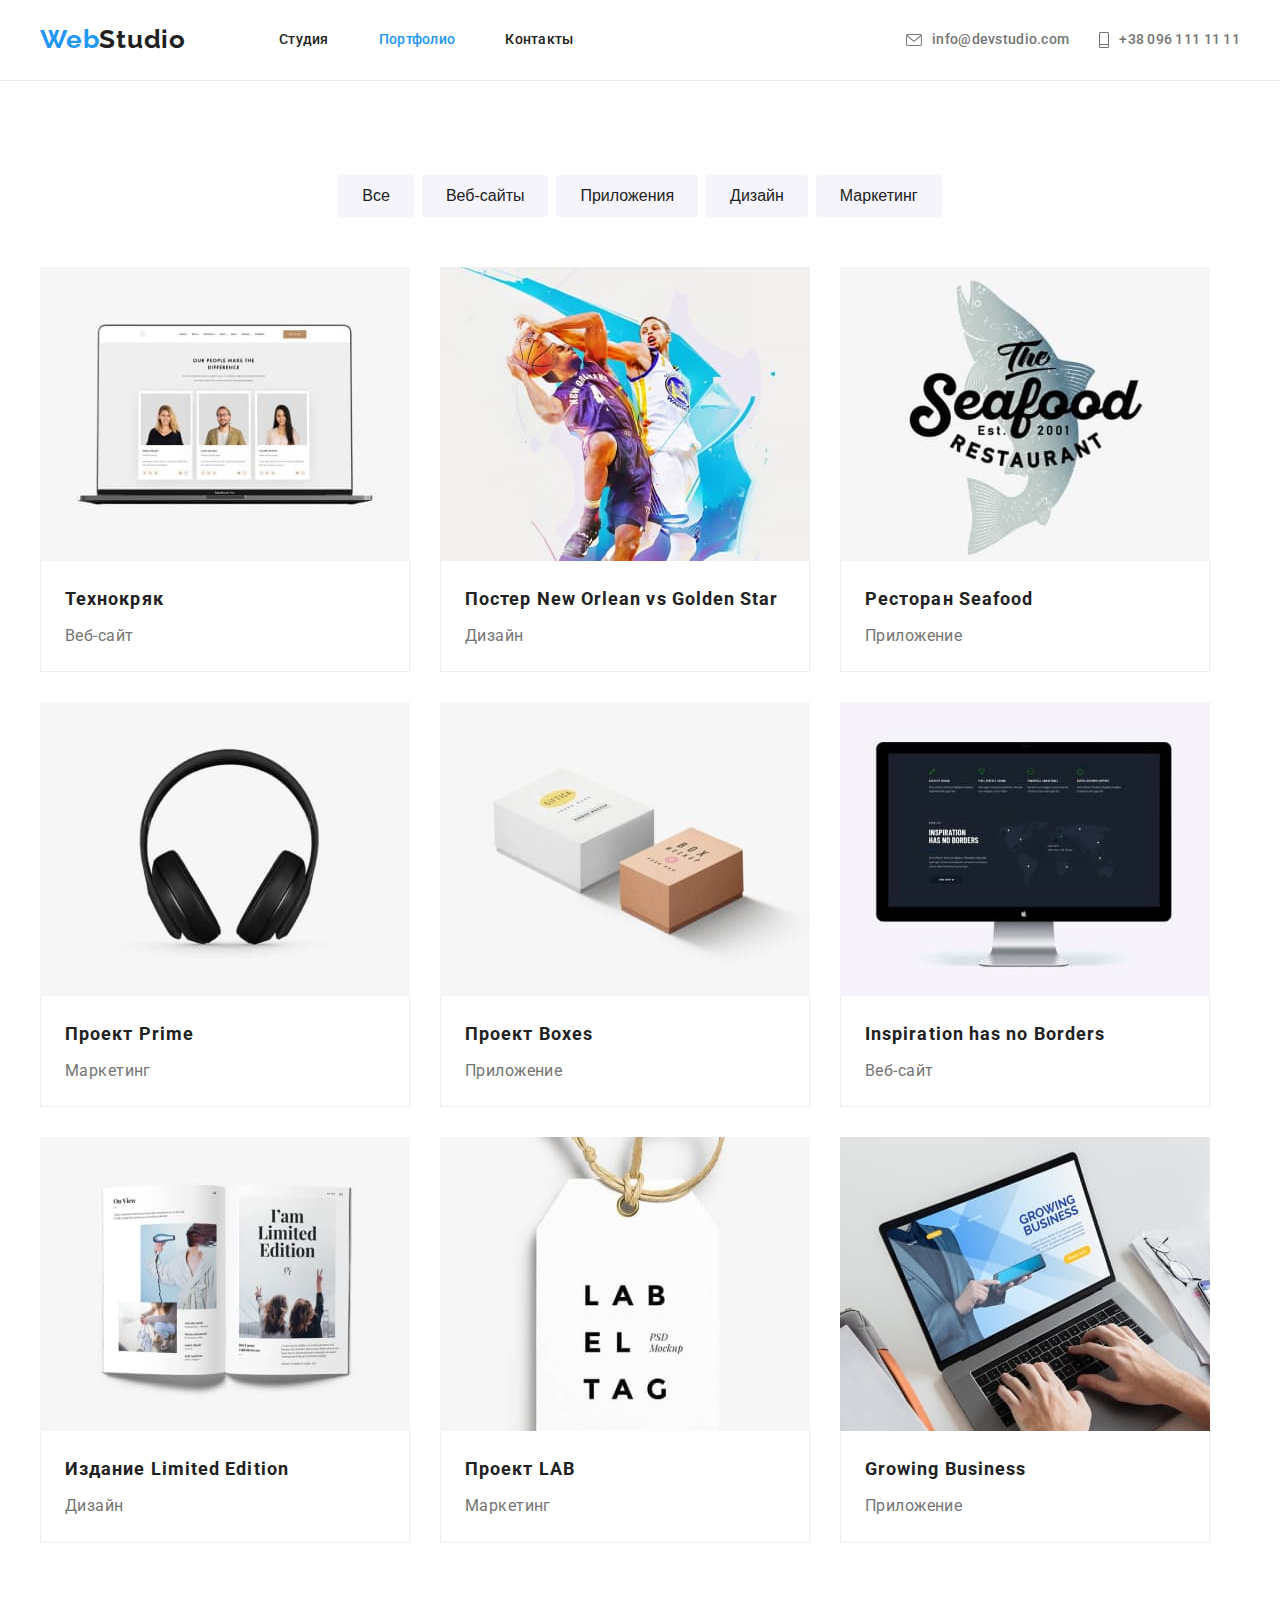
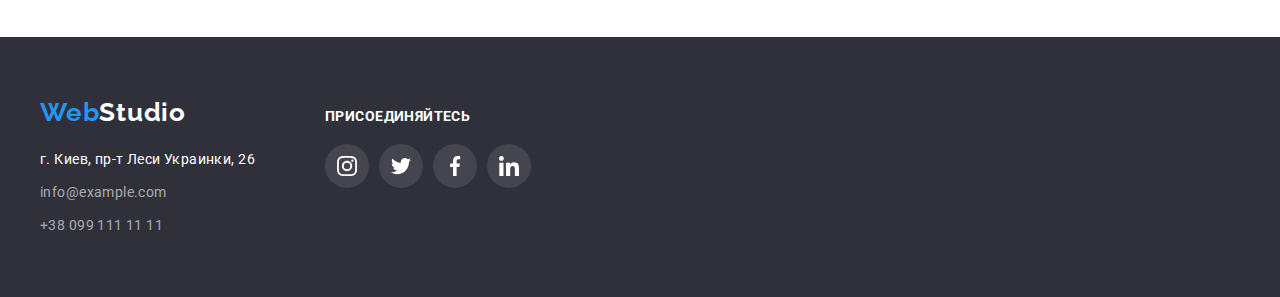
==== portfolio.html @ b10f9ffb "переносить все з попередньої дз" ====
<!DOCTYPE html>
<html lang="ru">

<head>
    <meta charset="UTF-8">
    <meta http-equiv="X-UA-Compatible" content="IE=edge">
    <meta name="viewport" content="width=device-width, initial-scale=1.0">
    <title>Webstudio</title>
    <link rel="preconnect" href="https://fonts.googleapis.com">
    <link rel="preconnect" href="https://fonts.gstatic.com" crossorigin>
    <link href="https://fonts.googleapis.com/css2?family=Raleway:wght@700&family=Roboto:wght@400;500;700;900&display=swap"
        rel="stylesheet">
    <link rel="stylesheet" href="https://cdnjs.cloudflare.com/ajax/libs/modern-normalize/1.1.0/modern-normalize.min.css"
        integrity="sha512-wpPYUAdjBVSE4KJnH1VR1HeZfpl1ub8YT/NKx4PuQ5NmX2tKuGu6U/JRp5y+Y8XG2tV+wKQpNHVUX03MfMFn9Q=="
        crossorigin="anonymous" referrerpolicy="no-referrer" />
    <link rel="stylesheet" href="./css/styles.css">
</head>

<body>
    <!--header-->
    <header>
        <div class="container header">
            <nav class="nav">
                <a href="/" class="logo"><span class="web">Web</span>Studio</a>
                <ul class="nav-list">
                    <li class="nav-list-item"><a href="./index.html" class="nav-list-link">Студия</a></li>
                    <li class="nav-list-item"><a href="./portfolio.html" class="nav-list-link current">Портфолио</a></li>
                    <li class="nav-list-item"><a href="" class="nav-list-link">Контакты</a></li>
                </ul>
            </nav>
            <ul class="auth-nav">
             <li class="auth-nav-item"><a href="mailto:info@devstudio.com" class="auth-nav-link mail">
                 <svg class="envelope" width="16px" height="12px" >
                     <use href="./images/icons.svg#icon-envelope"></use>
                 </svg>
                 info@devstudio.com</a>
             </li>
             <li class="auth-nav-item"><a href="tel:+380961111111" class="auth-nav-link">
                 <svg class="tel" width="10px" height="16px">
                     <use href="./images/icons.svg#icon-tel"></use>
                 </svg>
                 +38 096 111 11 11</a>
             </li>
            </ul>
        </div>
    </header>
    <!--main-->
    <main>
      <section class="portfolio section">
          <div class="container">
            <h1 class="portfolio-title visually-hidden">Портфолио</h1>
            <!--Фильтр-->            
                <ul class="filtr">
                    <li class="item"><button type="button" class="filtr-item">Все</button></li>
                    <li class="item"><button type="button" class="filtr-item">Веб-сайты</button></li>
                    <li class="item"><button type="button" class="filtr-item">Приложения</button></li>
                    <li class="item"><button type="button" class="filtr-item">Дизайн</button></li>
                    <li class="item"><button type="button" class="filtr-item">Маркетинг</button></li>
                </ul>
            <!--Портфолио список-->
            <ul class="portfolio-list">
                <li class="portfolio-list-item">
                    <a href="" class="portfolio-list-link">
                        <img src="./images/1.tehno.jpg" alt="монитор ноутбука" width="370" height="294">
                        <div class="card-text">
                         <h2 class="portfolio-item-title">Технокряк</h2>
                         <p class="portfolio-item-text">Веб-сайт</p>
                        </div>
                    </a>
                </li>
                <li class="portfolio-list-item">
                    <a href="" class="portfolio-list-link">
                        <img src="./images/2.poster.jpg" alt="два баскетболиста" width="370" height="294">
                        <div class="card-text">
                         <h2 class="portfolio-item-title">Постер New Orlean vs Golden Star</h2>
                         <p class="portfolio-item-text">Дизайн</p>
                        </div>
                    </a>
                </li>
                <li class="portfolio-list-item">
                    <a href="" class="portfolio-list-link">
                        <img src="./images/3.restoran.jpg" alt="лого ресторана Seafood" width="370" height="294">
                        <div class="card-text">
                         <h2 class="portfolio-item-title">Ресторан Seafood</h2>
                         <p class="portfolio-item-text">Приложение</p>
                        </div>
                    </a>
                </li>
                <li class="portfolio-list-item">
                    <a href="" class="portfolio-list-link">
                        <img src="./images/4.proect-prime.jpg" alt="наушники" width="370" height="294">
                        <div class="card-text">
                         <h2 class="portfolio-item-title">Проект Prime</h2>
                         <p class="portfolio-item-text">Маркетинг</p>
                        </div>
                    </a>
                </li>
                <li class="portfolio-list-item">
                    <a href="" class="portfolio-list-link">
                        <img src="./images/5.proect-boxes.jpg" alt="две коробки" width="370" height="294">
                        <div class="card-text">
                         <h2 class="portfolio-item-title">Проект Boxes</h2>
                         <p class="portfolio-item-text">Приложение</p>
                        </div>
                    </a>
                </li>
                <li class="portfolio-list-item">
                    <a href="" class="portfolio-list-link">
                        <img src="./images/6.inspiration.jpg" alt="монитор" width="370" height="294">
                        <div class="card-text">
                         <h2 class="portfolio-item-title">Inspiration has no Borders</h2>
                         <p class="portfolio-item-text">Веб-сайт</p>
                        </div>
                    </a>
                </li>
                <li class="portfolio-list-item">
                    <a href="" class="portfolio-list-link">
                        <img src="./images/7.izdanie.jpg" alt="раскрытая книга" width="370" height="294">
                        <div class="card-text">
                         <h2 class="portfolio-item-title">Издание Limited Edition</h2>
                         <p class="portfolio-item-text">Дизайн</p>
                        </div>
                    </a>
                </li>
                <li class="portfolio-list-item">
                    <a href="" class="portfolio-list-link">
                        <img src="./images/8.proect-lab.jpg" alt="ярлык" width="370" height="294">
                        <div class="card-text">
                         <h2 class="portfolio-item-title">Проект LAB</h2>
                         <p class="portfolio-item-text">Маркетинг</p>
                        </div>
                    </a>
                </li>
                <li class="portfolio-list-item">
                    <a href="" class="portfolio-list-link">
                        <img src="./images/9.growing-business.jpg" alt="печатают на ноутбуке" width="370" height="294">
                        <div class="card-text">
                         <h2 class="portfolio-item-title">Growing Business</h2>
                         <p class="portfolio-item-text">Приложение</p>
                        </div>
                    </a>
                </li>
            </ul>
          </div>
      </section>
    </main>
    <!--footer-->
<footer class="footer">
    <div class="container">
         <div class="footer-address">
             <a href="/" class="logo-footer"><span class="web">Web</span>Studio</a>
             <address>
                 <ul class="address">
                     <li class="item place">г. Киев, пр-т Леси Украинки, 26</li>
                     <li class="item mail"><a href="mailto:info@example.com" class="auth">info@example.com</a></li>
                     <li class="item phone"><a href="tel:+380991111111" class="auth">+38 099 111 11 11</a></li>
                 </ul>
             </address>
         </div>
         <div class="connection">
             <p class="connect-title">присоединяйтесь</p>
             <ul class="footer-soc-sites">
                    <li class="soc-sites-item">
                        <a href="" class="soc-link">
                         <svg class="instagram" width="20px" height="20px">
                            <use href="./images/icons.svg#icon-instagram"></use>
                         </svg>
                        </a>
                    </li>
                    <li class="soc-sites-item">
                        <a href="" class="soc-link">
                         <svg class="twitter" width="20px" height="16.25px">
                            <use href="./images/icons.svg#icon-twitter"></use>
                         </svg>
                        </a>
                    </li>
                    <li class="soc-sites-item">
                        <a href="" class="soc-link">
                         <svg class="facebook" width="10px" height="20px">
                            <use href="./images/icons.svg#icon-facebook"></use>
                         </svg>
                        </a>
                    </li>
                    <li class="soc-sites-item">
                       <a href="" class="soc-link">
                         <svg class="linkedin" width="20px" height="20px">
                            <use href="./images/icons.svg#icon-linkedin"></use>
                         </svg>
                       </a>
                    </li>
                </ul>
         </div>
     </div>
</footer>
</body>
</html>
</body>

</html>
---- css/styles.css ----
:root {
    --title-text-color: #212121;
    --text-color: #757575;
    --accent-color: #2196F3;
    --background-color: #fff;
    --footer-color: #2F303A;
    --secondary-bgr-color: #F5F4FA;
    --icon-color: #AFB1B8;
}

body {
margin: 0;
font-family: 'Roboto', sans-serif;
color: var(--title-text-color);
font-size: 14px;
letter-spacing: 0.03em;
background-color: var(--background-color);
}

h1, h2, h3, p {
    margin: 0;
}

ul {
    margin: 0;
    padding: 0;
}

li {
list-style-type: none;
}

a {
color: inherit;
text-decoration: none;
}

.visually-hidden {
 position: absolute;   
 width: 1px;
 height: 1px;
 margin: -1px;
 border: 0;
 padding: 0;
 white-space: nowrap;
 clip-path: inset(100%);
 clip: rect(0 0 0 0);
 overflow: hidden;
}

/* Header */
.section {
    padding-top: 94px;
    padding-bottom: 94px;
}

.container {
    width: 1200px;
    padding-right: 15px;
    padding-left: 15px;
    margin-left: auto;
    margin-right: auto;
}

header {
background-color: var(--background-color);
border-bottom: 1px solid #ECECEC;
}

.container.header {
    display: flex;
    align-items: center;
}

.logo,
.logo-footer {
 display: inline-block;

 font-family: 'Raleway', sans-serif;
 font-size: 26px;
 line-height: 1.2;
 font-weight: 700;
 letter-spacing: 0.03em;
 }

.logo {
    margin-right: 93px;
}

.nav {
display: flex;
align-items: center;
color: var(--title-text-color);
}

.nav > a {
    display: inline-block;
}

.list-item,
.auth-nav-link {
    color: var(--title-text-color);
    font-weight: 500;
    line-height: 1,14;
    letter-spacing: 0.02em;
}

.web {
color: var(--accent-color);
}

.nav-list {
    display: flex;
}

.nav-list-item:not(:first-child) {
    margin-left: 50px;
}

.auth-nav-item:not(:first-child) {
    margin-left: 30px;
}

.nav-list-link {
    display: inline-block;
    padding: 32px 0;

    font-weight: 500;
    line-height: 1.14;
    letter-spacing: 0.02em;
}

.nav-list-link:hover,
.nav-list-link:focus {
color: var(--accent-color);   
}

.auth-nav {
    display: flex;
    margin-left: auto;
}

.auth-nav-link {
display: flex;
align-items: center;

padding: 32px 0;

font-weight: 500;
line-height: 1.14;
letter-spacing: 0.02em;
color: var(--text-color);
}

.auth-nav-link:hover,
.auth-nav-link:focus,
.auth:hover,
.auth:focus {
color: var(--accent-color);
}

.envelope,
.tel {
    margin-right: 10px;
    fill: var(--text-color);
}

.auth-nav-link:hover .envelope,
.auth-nav-link:focus .envelope,
.auth-nav-link:hover .tel,
.auth-nav-link:focus .tel {
    fill: var(--accent-color);
}

/* Студия */

.current {
color: var(--accent-color);
}

/* Герой */

.hero {
    padding-top: 200px;
    padding-bottom: 200px;
    max-width: 1600px;

    background-color: var(--footer-color);
    background-image: 
    linear-gradient(rgba(47, 48, 58, 0.4), rgba(47, 48, 58, 0.4)), 
    url(../images/bgr-img-hero.jpg);
    
    text-align: center;
   }

.hero-title {
    margin-bottom: 30px;
    font-size: 44px;
    line-height: 1.4;
    font-weight: 900;
    color: var(--background-color);
    text-align: center;
    text-transform: uppercase;
    letter-spacing: 0.06em;
    }

.button {
display: inline-block;
box-shadow: 0px 4px 4px rgba(0, 0, 0, 0.15);
border-radius: 4px;
border: none;
padding: 10px 32px;

background-color: var(--accent-color);
color: var(--background-color);
font-size: 16px;
line-height: 1.9;
font-weight: 700;
letter-spacing: 0.06em;
text-align: center;
cursor: pointer;
}

/* Наши преимущества */
.advantages {
padding-bottom: 0;
}

.advantages.section .container {
display: flex;
}

.advantages-list {
    display: flex;
}

.icon {
    display: flex;
    align-items: center;
    justify-content: center;

    width: 270px;
    height: 120px;
    margin-bottom: 30px;
    background-color: var(--secondary-bgr-color);
    border-radius: 4px;
}

.icon > svg {
 display: inline-flex;
 width: 70px;
 height: 70px;
 background-position: center;
}

.advantages-item {
    width: 270px;
}

.advantages-item:not(:first-child) {
margin-left: 30px;
}

.advantages-item-title {
margin-bottom: 10px;

font-weight: 700;
font-size: 14px;
line-height: 1.14;
text-transform: uppercase;
text-align: left;
color: var(--title-text-color);
}

.advantages-text {
line-height: 1.7;
text-align: left;
color: var(--text-color);
}

/* Чем мы занимаемся */
img {
    display: block;
    max-width: 100%;
    height: auto;
}

.work-title,
.teem-title {
font-size: 36px;
line-height: 1.17;
text-align: center;
color: var(--title-text-color);
}

.work-title {
    margin-bottom: 50px;
}

.work-list {
    display: flex;
}

.work-list-item:not(:first-child) {
    margin-left: 30px;
}

/* Наша команда */

.teem {
background-color: var(--secondary-bgr-color);
}

.teem-title {
    margin-bottom: 50px;
}

.teem-list {
    display: flex;
}

.teem-item {
width: 270px;
background: var(--background-color);
text-align: center;

box-shadow: 0px 1px 3px rgba(0, 0, 0, 0.12), 0px 1px 1px rgba(0, 0, 0, 0.14), 0px 2px 1px rgba(0, 0, 0, 0.2);
border-radius: 0px 0px 4px 4px;
}

.teem-item:not(:first-child) {
    margin-left: 30px;
}

.teem-thumb {
    padding: 30px 32px;
}

.name {
margin-bottom: 10px;

font-size: 16px;
line-height: 1.19;
font-weight: 500;
color: var(--title-text-color);
}

.position {
margin-bottom: 16px;

font-size: 16px;
line-height: 1.19;
font-weight: 400;
color: var(--text-color);
}

.soc-sites {
    display: flex;
    justify-content: center;
}

.soc-link {
    display: flex;
    align-items: center;
    justify-content: center;

    width: 44px;
    height: 44px;
    border-radius: 50%;
}

.soc-link > svg {
    width: 20px;
    height: 20px;
}

.soc-link:hover,
.soc-link:focus {
    background-color: var(--accent-color);
}

.soc-link:hover svg,
.soc-link:focus svg {
    fill: var(--background-color);
}

.soc-link-item:not(:first-child) {
    margin-left: 10px;
}

.teem-item svg {
  fill: var(--icon-color)
}

/* Постоянные клиенты */

.clients-title {
margin-bottom: 50px;

font-weight: 700;
font-size: 36px;
line-height: 42px;
text-align: center;
letter-spacing: 0.03em;
color: var(--title-text-color);
}

.clients-list {
    display: flex;
}

.clients-list-item {
    display: flex;
}

.clients-list-item:not(:first-child) {
margin-left: 30px;
}

.client-link {
    display: flex;
    align-items: center;
    justify-content: center;
    width: 170px;
    height: 92px;
    border: 1px solid var(--icon-color);
    border-radius: 4px;
}

.client-link:hover,
.client-link:focus {
    border-color: var(--accent-color);
 }

.client-link:hover .client-icon,
.client-link:focus .client-icon {
    fill: var(--accent-color);
}

.client-icon {
   fill: var(--icon-color);
}

/* Портфолио */

.portfolio {
  background-color: var(--background-color)
}

.filtr {
    display: flex;
    padding-left: 0;
    margin-bottom: 50px;
    text-align: center;
    justify-content: center;
    }

.filtr .item:not(:first-child) {
    margin-left: 8px;
}

.filtr-item {
display: inline-block;
padding: 6px 22px;
background: var(--secondary-bgr-color);
border-radius: 4px;
border-color: transparent;

font-size: 16px;
line-height: 1.6;
font-weight: 500;
text-align: center;
color: var(--title-text-color);
cursor: pointer;
}

.filtr-item:hover,
.filtr-item:focus {
color: var(--background-color);
background-color: var(--accent-color);
}

.portfolio-list {
    display: flex;
    flex-wrap: wrap;
}

.card-text {
    padding: 20px 24px;
    border-right: 1px solid #EEEEEE;
    border-bottom: 1px solid #EEEEEE;
    border-left: 1px solid #EEEEEE;
}

.portfolio-list-item:not(:nth-child(3n)) {
    margin-right: 30px;
}

.portfolio-list-item:not(:nth-last-child(-n + 3)) {
    margin-bottom: 30px;
}

.portfolio-list-item {
width: 370px;
}

.portfolio-list-link {
    display: block;
}

.portfolio-list-link:hover,
.portfolio-list-link:focus {
box-shadow: 0px 1px 1px rgba(0, 0, 0, 0.12), 0px 4px 4px rgba(0, 0, 0, 0.06), 1px 4px 6px rgba(0, 0, 0, 0.16);
}

.portfolio-item-title {
margin-bottom: 4px;

font-size: 18px;
line-height: 2;
font-weight: 700;
text-align: left;
letter-spacing: 0.06em;
color: var(--title-text-color);
}

.portfolio-item-text {
font-size: 16px;
line-height: 1.9;
text-align: left;
color: var(--text-color)
}

/* Footer */
footer {
background-color: var(--footer-color);
}

.footer {
    padding-top: 60px;
    padding-bottom: 60px;
}

.footer > .container {
    display: flex;

    align-items: baseline;
}

.logo-footer {
margin-bottom: 20px;

color: var(--background-color);
}

.place,
.auth {
font-family: Roboto;
font-style: normal;
font-size: 14px;
line-height: 1.7;
color: var(--background-color);
}

.auth {
color: rgba(255, 255, 255, 0.6);
}

.address a {
    display: inline-block;
}

.item.place {
    margin-bottom: 9px;
}

.item.mail {
    margin-bottom: 9px;
}

.connect-title {
margin-bottom: 20px;

font-weight: 700;
font-size: 14px;
line-height: 16px;
letter-spacing: 0.03em;
text-transform: uppercase;

color: var(--background-color);
}

.footer-address {
    margin-right: 70px;
}

.footer-soc-sites {
    display: flex;
}

.footer-soc-sites svg {
    fill: var(--background-color);
}

.soc-sites-item {
    margin-right: 10px;
}

.soc-link {
    background: rgba(255, 255, 255, 0.1);
}
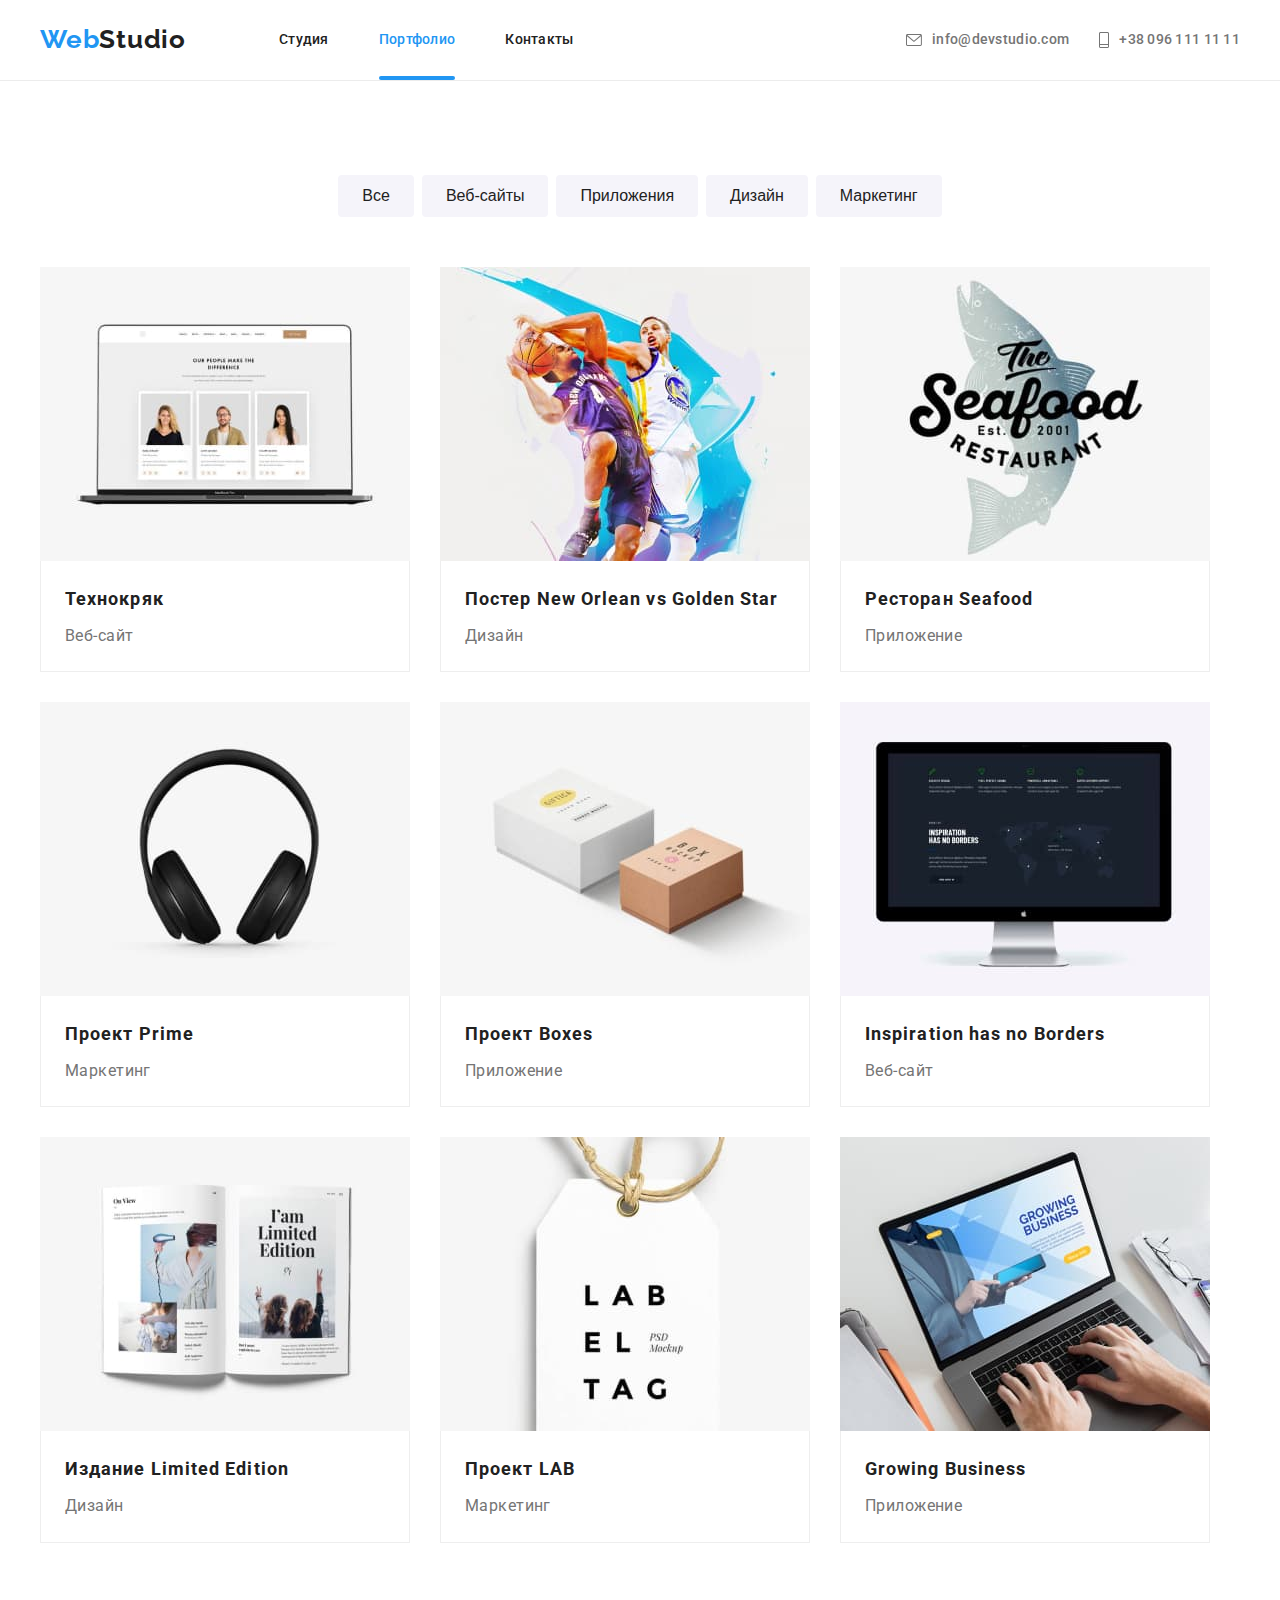
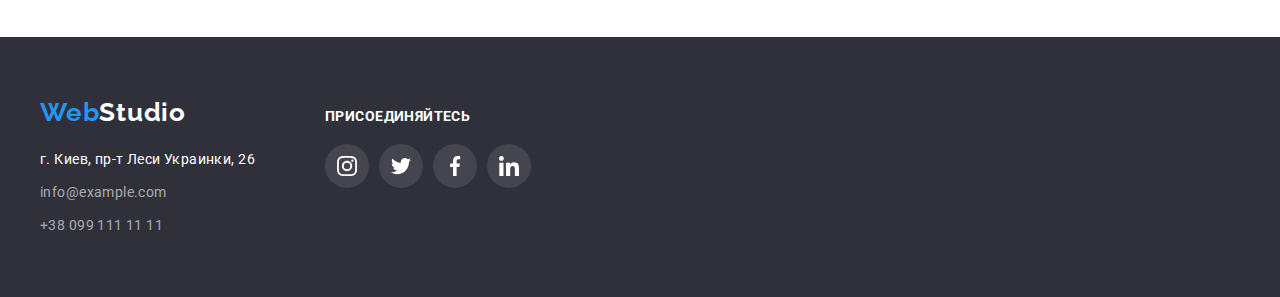
==== commit 505b1e6f: "додає при ховері текст на картках в портфоліо" ====
--- a/portfolio.html
+++ b/portfolio.html
@@ -61,7 +61,10 @@
             <ul class="portfolio-list">
                 <li class="portfolio-list-item">
                     <a href="" class="portfolio-list-link">
-                        <img src="./images/1.tehno.jpg" alt="монитор ноутбука" width="370" height="294">
+                        <div class="card-thumb">
+                            <img src="./images/1.tehno.jpg" alt="монитор ноутбука" width="370" height="294">
+                            <p>Ресурс предлагает комплексные предложения с разным уровнем функционала и сервисов. Все это позволит посетителю получить исчерпывающие сведения о компании или частном лице.</p>
+                        </div>
                         <div class="card-text">
                          <h2 class="portfolio-item-title">Технокряк</h2>
                          <p class="portfolio-item-text">Веб-сайт</p>
@@ -70,7 +73,10 @@
                 </li>
                 <li class="portfolio-list-item">
                     <a href="" class="portfolio-list-link">
-                        <img src="./images/2.poster.jpg" alt="два баскетболиста" width="370" height="294">
+                        <div class="card-thumb">
+                            <img src="./images/2.poster.jpg" alt="два баскетболиста" width="370" height="294">
+                            <p>Ресурс предлагает комплексные предложения с разным уровнем функционала и сервисов. Все это позволит посетителю получить исчерпывающие сведения о компании или частном лице.</p>
+                        </div>
                         <div class="card-text">
                          <h2 class="portfolio-item-title">Постер New Orlean vs Golden Star</h2>
                          <p class="portfolio-item-text">Дизайн</p>
@@ -79,7 +85,10 @@
                 </li>
                 <li class="portfolio-list-item">
                     <a href="" class="portfolio-list-link">
-                        <img src="./images/3.restoran.jpg" alt="лого ресторана Seafood" width="370" height="294">
+                        <div class="card-thumb">
+                            <img src="./images/3.restoran.jpg" alt="лого ресторана Seafood" width="370" height="294">
+                            <p>Ресурс предлагает комплексные предложения с разным уровнем функционала и сервисов. Все это позволит посетителю получить исчерпывающие сведения о компании или частном лице.</p>
+                        </div>
                         <div class="card-text">
                          <h2 class="portfolio-item-title">Ресторан Seafood</h2>
                          <p class="portfolio-item-text">Приложение</p>
@@ -88,7 +97,10 @@
                 </li>
                 <li class="portfolio-list-item">
                     <a href="" class="portfolio-list-link">
-                        <img src="./images/4.proect-prime.jpg" alt="наушники" width="370" height="294">
+                        <div class="card-thumb">
+                            <img src="./images/4.proect-prime.jpg" alt="наушники" width="370" height="294">
+                            <p>Ресурс предлагает комплексные предложения с разным уровнем функционала и сервисов. Все это позволит посетителю получить исчерпывающие сведения о компании или частном лице.</p>
+                        </div>
                         <div class="card-text">
                          <h2 class="portfolio-item-title">Проект Prime</h2>
                          <p class="portfolio-item-text">Маркетинг</p>
@@ -97,7 +109,10 @@
                 </li>
                 <li class="portfolio-list-item">
                     <a href="" class="portfolio-list-link">
-                        <img src="./images/5.proect-boxes.jpg" alt="две коробки" width="370" height="294">
+                        <div class="card-thumb">
+                            <img src="./images/5.proect-boxes.jpg" alt="две коробки" width="370" height="294">
+                            <p>Ресурс предлагает комплексные предложения с разным уровнем функционала и сервисов. Все это позволит посетителю получить исчерпывающие сведения о компании или частном лице.</p>
+                        </div>
                         <div class="card-text">
                          <h2 class="portfolio-item-title">Проект Boxes</h2>
                          <p class="portfolio-item-text">Приложение</p>
@@ -106,7 +121,10 @@
                 </li>
                 <li class="portfolio-list-item">
                     <a href="" class="portfolio-list-link">
-                        <img src="./images/6.inspiration.jpg" alt="монитор" width="370" height="294">
+                        <div class="card-thumb">
+                            <img src="./images/6.inspiration.jpg" alt="монитор" width="370" height="294">
+                            <p>Ресурс предлагает комплексные предложения с разным уровнем функционала и сервисов. Все это позволит посетителю получить исчерпывающие сведения о компании или частном лице.</p>
+                        </div>
                         <div class="card-text">
                          <h2 class="portfolio-item-title">Inspiration has no Borders</h2>
                          <p class="portfolio-item-text">Веб-сайт</p>
@@ -115,7 +133,10 @@
                 </li>
                 <li class="portfolio-list-item">
                     <a href="" class="portfolio-list-link">
-                        <img src="./images/7.izdanie.jpg" alt="раскрытая книга" width="370" height="294">
+                        <div class="card-thumb">
+                            <img src="./images/7.izdanie.jpg" alt="раскрытая книга" width="370" height="294">
+                            <p>Ресурс предлагает комплексные предложения с разным уровнем функционала и сервисов. Все это позволит посетителю получить исчерпывающие сведения о компании или частном лице.</p>
+                        </div>
                         <div class="card-text">
                          <h2 class="portfolio-item-title">Издание Limited Edition</h2>
                          <p class="portfolio-item-text">Дизайн</p>
@@ -124,7 +145,10 @@
                 </li>
                 <li class="portfolio-list-item">
                     <a href="" class="portfolio-list-link">
-                        <img src="./images/8.proect-lab.jpg" alt="ярлык" width="370" height="294">
+                        <div class="card-thumb">
+                            <img src="./images/8.proect-lab.jpg" alt="ярлык" width="370" height="294">
+                            <p>Ресурс предлагает комплексные предложения с разным уровнем функционала и сервисов. Все это позволит посетителю получить исчерпывающие сведения о компании или частном лице.</p>
+                        </div>
                         <div class="card-text">
                          <h2 class="portfolio-item-title">Проект LAB</h2>
                          <p class="portfolio-item-text">Маркетинг</p>
@@ -133,7 +157,10 @@
                 </li>
                 <li class="portfolio-list-item">
                     <a href="" class="portfolio-list-link">
-                        <img src="./images/9.growing-business.jpg" alt="печатают на ноутбуке" width="370" height="294">
+                        <div class="card-thumb">
+                            <img src="./images/9.growing-business.jpg" alt="печатают на ноутбуке" width="370" height="294">
+                            <p>Ресурс предлагает комплексные предложения с разным уровнем функционала и сервисов. Все это позволит посетителю получить исчерпывающие сведения о компании или частном лице.</p>
+                        </div>
                         <div class="card-text">
                          <h2 class="portfolio-item-title">Growing Business</h2>
                          <p class="portfolio-item-text">Приложение</p>
--- a/css/styles.css
+++ b/css/styles.css
@@ -113,6 +113,10 @@
     display: flex;
 }
 
+.nav-list-item {
+    position: relative;
+}
+
 .nav-list-item:not(:first-child) {
     margin-left: 50px;
 }
@@ -128,11 +132,30 @@
     font-weight: 500;
     line-height: 1.14;
     letter-spacing: 0.02em;
+
+    transition: color 250ms cubic-bezier(0.4, 0, 0.2, 1);
 }
 
 .nav-list-link:hover,
 .nav-list-link:focus {
-color: var(--accent-color);   
+color: var(--accent-color);
+}
+
+.current {
+color: var(--accent-color);
+}
+
+.current::after {
+content: '';
+position: absolute;
+left: 0;
+bottom: 0;
+
+width: 100%;
+height: 4px;
+
+background: var(--accent-color);
+border-radius: 2px;
 }
 
 .auth-nav {
@@ -150,6 +173,8 @@
 line-height: 1.14;
 letter-spacing: 0.02em;
 color: var(--text-color);
+
+transition: color 250ms cubic-bezier(0.4, 0, 0.2, 1);
 }
 
 .auth-nav-link:hover,
@@ -170,13 +195,11 @@
 .auth-nav-link:hover .tel,
 .auth-nav-link:focus .tel {
     fill: var(--accent-color);
+
+    transition: fill 250ms cubic-bezier(0.4, 0, 0.2, 1);
 }
 
 /* Студия */
-
-.current {
-color: var(--accent-color);
-}
 
 /* Герой */
 
@@ -221,6 +244,8 @@
 cursor: pointer;
 }
 
+.overlay
+
 /* Наши преимущества */
 .advantages {
 padding-bottom: 0;
@@ -305,6 +330,40 @@
     margin-left: 30px;
 }
 
+.work-thumb {
+    position: relative;
+    display: flex;
+    justify-content: center;
+    align-items: flex-end;
+}
+
+.work-thumb::after {
+    position: absolute;
+    content: '';
+    left: 0;
+    bottom: 0;
+    z-index: 1;
+    width: 100%;
+    height: 70px;
+    background: rgba(47, 48, 58, 0.8);
+}
+
+.work-text {
+position: absolute;
+display: flex;
+z-index: 2;
+
+padding-top: 30px;
+padding-bottom: 30px;
+font-weight: 700;
+font-size: 14px;
+line-height: 1.14px;
+text-align: center;
+letter-spacing: 0.03em;
+text-transform: uppercase;
+color: var(--background-color)
+}
+
 /* Наша команда */
 
 .teem {
@@ -367,11 +426,15 @@
     width: 44px;
     height: 44px;
     border-radius: 50%;
+
+    transition: background-color 250ms cubic-bezier(0.4, 0, 0.2, 1);
 }
 
 .soc-link > svg {
     width: 20px;
     height: 20px;
+
+    transition: fill 250ms cubic-bezier(0.4, 0, 0.2, 1);
 }
 
 .soc-link:hover,
@@ -425,6 +488,8 @@
     height: 92px;
     border: 1px solid var(--icon-color);
     border-radius: 4px;
+
+    transition: border-color 250ms cubic-bezier(0.4, 0, 0.2, 1);
 }
 
 .client-link:hover,
@@ -439,6 +504,8 @@
 
 .client-icon {
    fill: var(--icon-color);
+
+   transition: fill 250ms cubic-bezier(0.4, 0, 0.2, 1);
 }
 
 /* Портфолио */
@@ -472,6 +539,9 @@
 text-align: center;
 color: var(--title-text-color);
 cursor: pointer;
+
+transition: background-color 250ms cubic-bezier(0.4, 0, 0.2, 1),
+color 250ms cubic-bezier(0.4, 0, 0.2, 1);
 }
 
 .filtr-item:hover,
@@ -506,6 +576,8 @@
 
 .portfolio-list-link {
     display: block;
+
+    transition: box-shadow 250ms cubic-bezier(0.4, 0, 0.2, 1);
 }
 
 .portfolio-list-link:hover,
@@ -529,6 +601,57 @@
 line-height: 1.9;
 text-align: left;
 color: var(--text-color)
+}
+
+.card-thumb {
+    position: relative;
+    display: flex;
+    width: 370px;
+    height: 294px;
+    overflow: hidden;
+}
+
+.card-thumb > p {
+    position: absolute;
+    bottom: 0;
+    left: 0;
+    display: block;
+    padding: 63px 24px;
+    z-index: 2;
+
+ font-weight: 400;
+ font-size: 18px;
+ line-height: 1.6;
+ letter-spacing: 0.03em;
+ color: var(--background-color);
+ 
+ transform: translateY(100%);
+ transition: transform 250ms cubic-bezier(0.4, 0, 0.2, 1);
+}
+
+.card-thumb::after {
+    position: absolute;
+    bottom: 0;
+    left: 0;
+    content: '';
+    z-index: 1;
+    display: block;
+    width: 100%;
+    height: 100%;
+    background-color: rgba(33, 150, 243, 0.9);
+ 
+    transform: translateY(100%);
+    transition: transform 250ms cubic-bezier(0.4, 0, 0.2, 1);
+}
+
+.portfolio-list-link:hover .card-thumb > p,
+.portfolio-list-link:focus .card-thumb > p {
+    transform: translateY(0);   
+}
+
+.portfolio-list-link:hover .card-thumb::after,
+.portfolio-list-link:focus .card-thumb::after {
+    transform: translateY(0);
 }
 
 /* Footer */
@@ -564,6 +687,8 @@
 
 .auth {
 color: rgba(255, 255, 255, 0.6);
+
+transition: color 250ms cubic-bezier(0.4, 0, 0.2, 1);
 }
 
 .address a {
